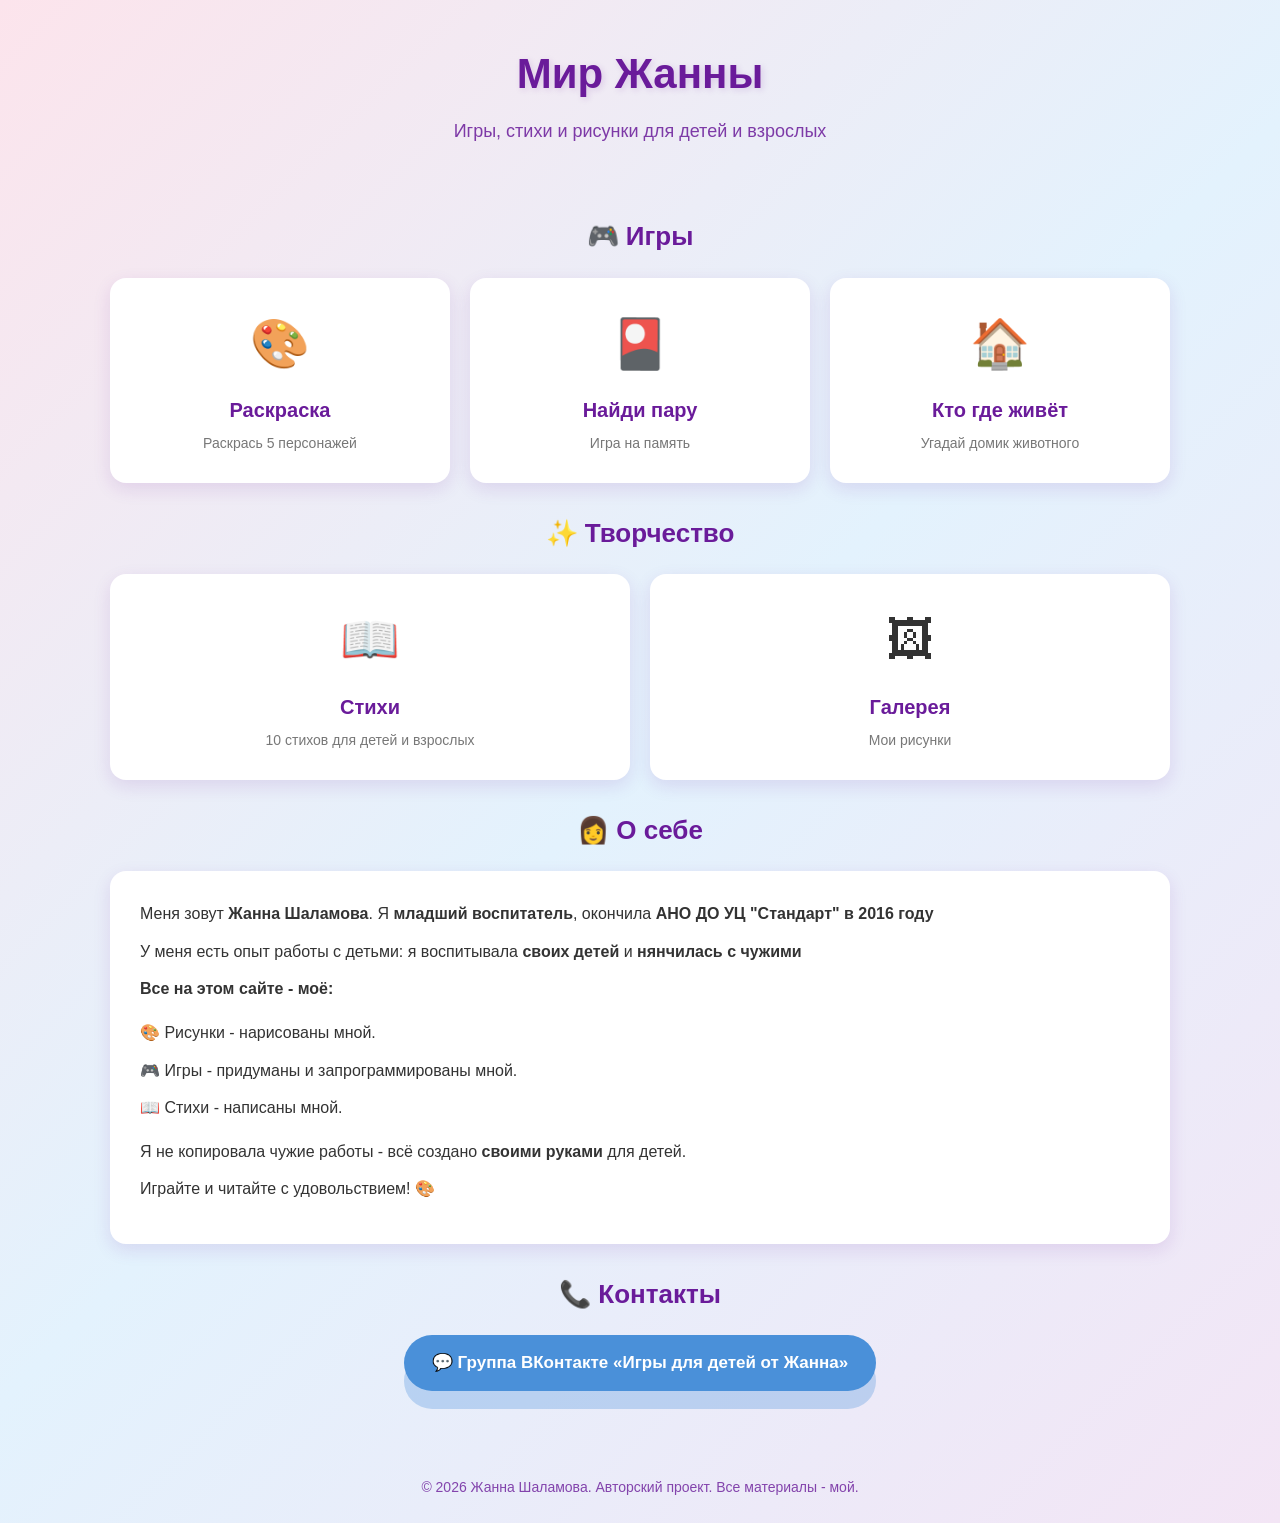
==== index.html @ bf69c422 "Сайт Мир Жанны" ====
<!DOCTYPE html><!DOCTYPE html>
<html lang="ru">
<head>
<meta charset="UTF-8">
<meta name="viewport" content="width=device-width, initial-scale=1.0">
<title>Мир Жанны - игры, стихи и рисунки для детей</title>
<link rel="stylesheet" href="style.css">
</head>
<body>

<header class="header">
  <h1>Мир Жанны</h1>
  <p>Игры, стихи и рисунки для детей и взрослых</p>
</header>

<main class="container">
  <!-- КАРТОЧКИ ИГР -->
   <h2 class="section-title">🎮 Игры</h2>
   <div class="cards">
    <a href="https://zannasalamova389-wq.github.io/coloring-game/" class="card">
        <div class="card-icon">🎨</div>
        <h3>Раскраска</h3>
        <p>Раскрась 5 персонажей</p>
    </a>
    <a href="https://zannasalamova389-wq.github.io/memory-game/" class="card">
        <div class="card-icon">🎴</div>
        <h3>Найди пару</h3>
        <p>Игра на память</p>
    </a>
    <a href="https://zannasalamova389-wq.github.io/where-live-game/" class="card">
        <div class="card-icon">🏠</div>
        <h3>Кто где живёт</h3>
        <p>Угадай домик животного</p>
    </a>
   </div>
   <!--КАРТОЧКИ ТВОРЧЕСТВА-->
   <h2 class="section-title">✨ Творчество</h2>
   <div class="cards">
    <a href="poems.html" class="card">
        <div class="card-icon">📖</div>
        <h3>Стихи</h3>
        <p>10 стихов для детей и взрослых</p>
    </a>
    <a href="gallery.html" class="card">
        <div class="card-icon">🖼</div>
        <h3>Галерея</h3>
        <p>Мои рисунки</p>
    </a>
   </div>
   <!--О СЕБЕ-->
   <h2 class="section-title">👩 О себе</h2>
   <div class="about">
    <p>Меня зовут <strong>Жанна Шаламова</strong>. Я <strong>младший воспитатель</strong>, окончила <strong>АНО ДО УЦ "Стандарт" в 2016 году</strong></p>
    <p>У меня есть опыт работы с детьми: я воспитывала <strong>своих детей</strong> и <strong>нянчилась с чужими</strong></p>
    <p><strong>Все на этом сайте - моё:</strong></p>
    <ul>
        <li>🎨 Рисунки - нарисованы мной.</li>
        <li>🎮 Игры - придуманы и запрограммированы мной.</li>
        <li>📖 Стихи - написаны мной.</li>
    </ul>
    <p>Я не копировала чужие работы - всё создано <strong>своими руками</strong> для детей.</p>
    <p>Играйте и читайте с удовольствием! 🎨</p>
   </div>
   <!--КОНТАКТЫ-->
   <h2 class="section-title">📞 Контакты</h2>
   <div class="contacts">
    <a href="https://vk.ru/club242067674" target="_blank" class="vk-link">
         💬 Группа ВКонтакте «Игры для детей от Жанна»
    </a>
   </div>
</main>

<footer class="footer">
  <p>© 2026 Жанна Шаламова. Авторский проект. Все материалы - мой.</p>
</footer>

</body>
</html>
---- style.css ----
* {
    margin: 0;
    padding: 0;
    box-sizing: border-box;
}
body {
    font-family: 'Arial', sans-serif;
    background: linear-gradient(135deg, #fce4ec 0%, #e3f2fd 50%, #f3e5f5 100%);
    min-height: 100vh;
    color: #333;
    line-height: 1.6;
} /*===== ШАНКА =====*/
.header {
    text-align: center;
    padding: 40px 20px 20px;
}
.header h1 {
    font-size: 42px;
    color: #6a1b9a;
    margin-bottom: 10px;
    text-shadow: 2px 2px 6px rgba(106, 27, 154, 0.15);
}
.header p {
    font-size: 18px;
    color: #6a1b9a;
    opacity: 0.85;
}
/*===== КОНТЕЙНЕР ===== */
.container {
    max-width: 1100px;
    margin: 0 auto;
    padding: 20px;
}
.section-title {
    font-size: 26px;
    color: #6a1b9a;
    text-align: center;
    margin: 30px 0 20px;
}
/*===== КАРТОЧКИ =====*/
.cards {
    display: grid;
    grid-template-columns: repeat(auto-fit, minmax(220px, 1fr));
    gap: 20px;
    margin-bottom: 30px;
}
.card {
    background: #fff;
    border-radius: 16px;
    padding: 25px 20px;
    text-align: center;
    text-decoration: none;
    color: #333;
    box-shadow: 0 6px 18px rgba(106, 27, 154, 0.12);
    transition: all 0.3s ease;
    border: 3px solid transparent;
    display: block;
}
.card:hover {
    transform: translateY(-6px);
    border-color: #ba68c8;
    box-shadow: 0 12px 28px rgba(106, 27, 154, 0.22);
}
.card-icon {
    font-size: 48px;
    margin-bottom: 12px;
}
.card h3 {
    font-size: 20PX;
    color: #6a1b9a;
    margin-bottom: 6PX;
}
.card p {
    font-size: 14px;
    color: #777;
}
/* ===== О СЕБЕ =====*/
.about {
    background: #fff;
    border-radius: 16px;
    padding: 30px;
    box-shadow: 0 6px 18px rgba(106, 27, 154, 0.12);
    min-width: 0 auto 30px;
}
.about p {
    margin-bottom: 12px;
    font-size: 16px;
}
.about ul {
    list-style: none;
    padding-left: 0;
    margin: 12px 0;
}
.about li {
    padding: 6px 0;
    font-size: 16px;
}
/* ===== КОНТАКТЫ =====*/
.contacts {
    text-align: center;
    margin-bottom: 40px;
}
.vk-link {
    display: inline-block;
    background: #4a90d9;
    color: #fff;
    padding: 14px 28px;
    border-radius: 30px;
    text-decoration: none;
    font-size: 17px;
    font-weight: bold;
    transition: 0.3s;
    box-shadow: 0 18px rgba(74, 144, 217, 0.3);
}
.vk-link:hover {
    background: #357abd;
    transform: translateY(-2px);
}
/* ===== КНОПКА <<НАЗАД>> ===== */
.back-btn {
    display: inline-block;
    background: #fff;
    color: #6a1b9a;
    padding: 10px 20px;
    border-radius: 10px;
    text-decoration: none;
    font-weight: bold;
    margin-bottom: 20px;
    box-shadow: 0 4px 12px rgba(106, 27, 154, 0.15);
    transition: 0.3s;
}
.back-btn:hover {
    background: #f3e5f5;
    transform: translateY(-2px);
}
/* ===== СТИХИ ===== */
.poem {
    background: #fff;
    border-radius: 16px;
    padding: 25px 30px;
    margin-bottom: 20px;
    box-shadow: 0 6px 18px rgba(106, 27, 154, 0.12);
    max-width: 800px;
    margin-left: auto;
    margin-right: auto;
}
.poem h3 {
    font-size: 20px;
    color: #6a1b9a;
    margin-bottom: 12px;
}
.poem pre {
    font-family: 'Georgia', serif;
    font-size: 16px;
    line-height: 1.8;
    white-space: pre-wrap;
    color: #444;
}
.poem-note {
    margin-top: 12px;
    font-style: italic;
    color: #888;
    font-size: 14px;
}
/* ===== ГАЛЕРЕЯ ===== */
.gallery {
    display: grid;
    grid-template-columns: repeat(auto-fit, minmax(200px, 1fr));
    gap: 20px;
    margin-bottom: 30px;
}
.gallery-item {
    background: #fff;
    border-radius: 16px;
    padding: 12px;
    box-shadow: 0 6px 18px rgba(106, 27, 154, 0.12);
    transition: 0.3s;
    text-align: center;
}
.gallery-item:hover {
    transform: translateY(-6px);
    box-shadow: 0 12px 28px rgba(106, 27, 154, 0.22);
}
.gallery-item img {
    width: 100%;
    height: 220px;
    object-fit: cover;
    border-radius: 10px;
    display: block;
}
.gallery-item p {
    margin-top: 10px;
    font-size: 14px;
    font-weight: bold;
    color: #6a1b9a;
}
/* ===== ПОДВАЛ ===== */
.footer {
    text-align: center;
    padding: 25px;
    color: #6a1b9a;
    font-size: 14px;
    opacity: 0.8;
}
/* ===== МОБИЛЬНАЯ ВЕРСИЯ ===== */
@media (max-width: 600px) {
    .header h1 {font-size: 28px; }
    .header p { font-size: 14px; }
    .section-title { font-size: 20px; }
    .card { padding: 18px 14px; }
    .card-icon { font-size: 36px; }
    .cardh3 {  font-size: 17px; }
    .poem { padding: 18px 20px; }
    .poem pre { font-size: 14px; }
    .gallery { grid-template-columns: repeat(2, 1fr); gap: 10px; }
    .gallery-item img { height: 140px; }
    .gallery-item p { font-size: 12px; }
}
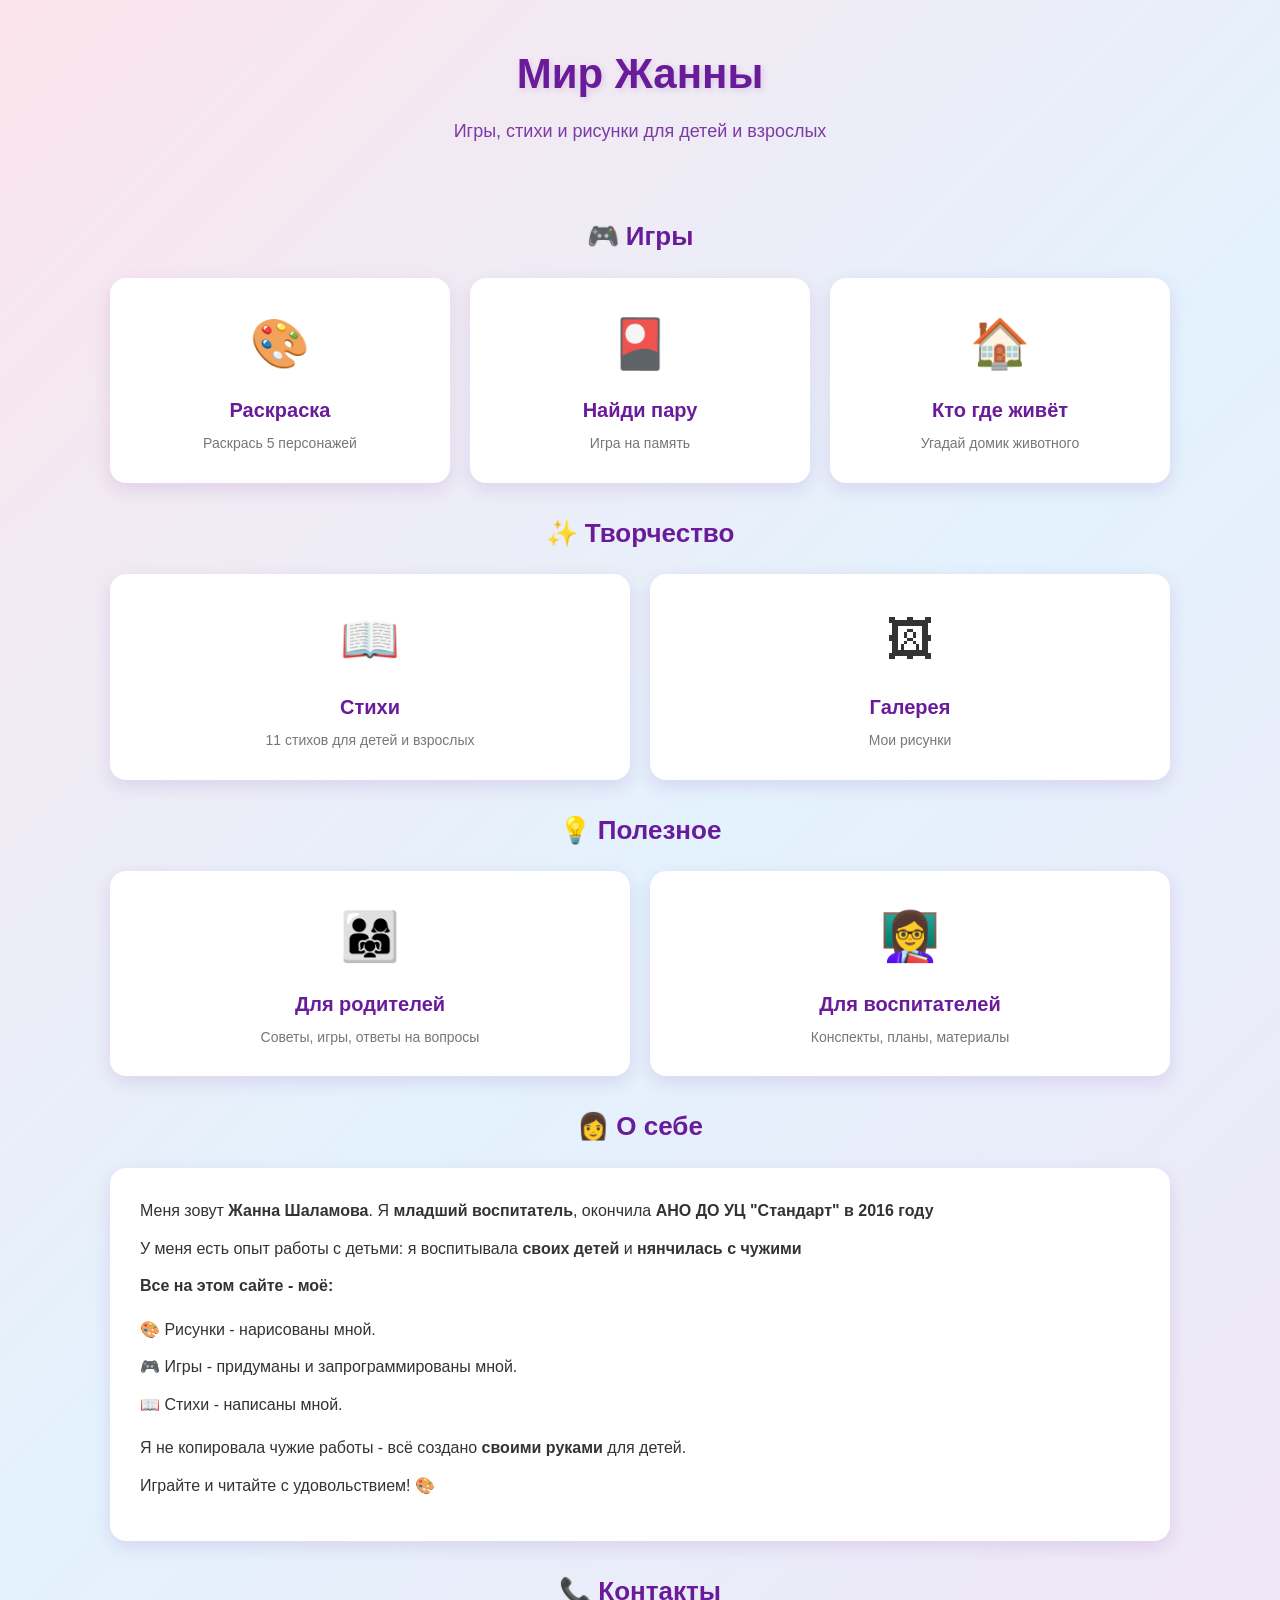
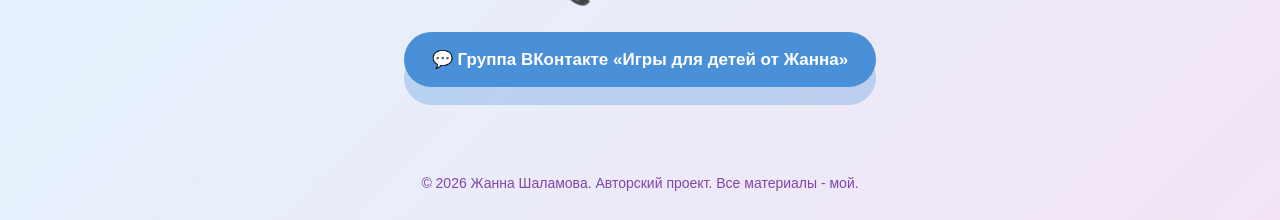
==== commit 883a4784: "Добавила 2 отдела" ====
--- a/index.html
+++ b/index.html
@@ -39,12 +39,25 @@
     <a href="poems.html" class="card">
         <div class="card-icon">📖</div>
         <h3>Стихи</h3>
-        <p>10 стихов для детей и взрослых</p>
+        <p>11 стихов для детей и взрослых</p>
     </a>
     <a href="gallery.html" class="card">
         <div class="card-icon">🖼</div>
         <h3>Галерея</h3>
         <p>Мои рисунки</p>
+    </a>
+   </div>
+   <h2 class="section-title">💡 Полезное</h2>
+   <div class="cards">
+    <a href="parents.html" class="card">
+        <div class="card-icon">👨‍👩‍👧</div>
+        <h3>Для родителей</h3>
+        <p>Советы, игры, ответы на вопросы</p>
+    </a>
+    <a href="teachers.html" class="card">
+        <div class="card-icon">👩‍🏫</div>
+        <h3>Для воспитателей</h3>
+        <p>Конспекты, планы, материалы</p>
     </a>
    </div>
    <!--О СЕБЕ-->
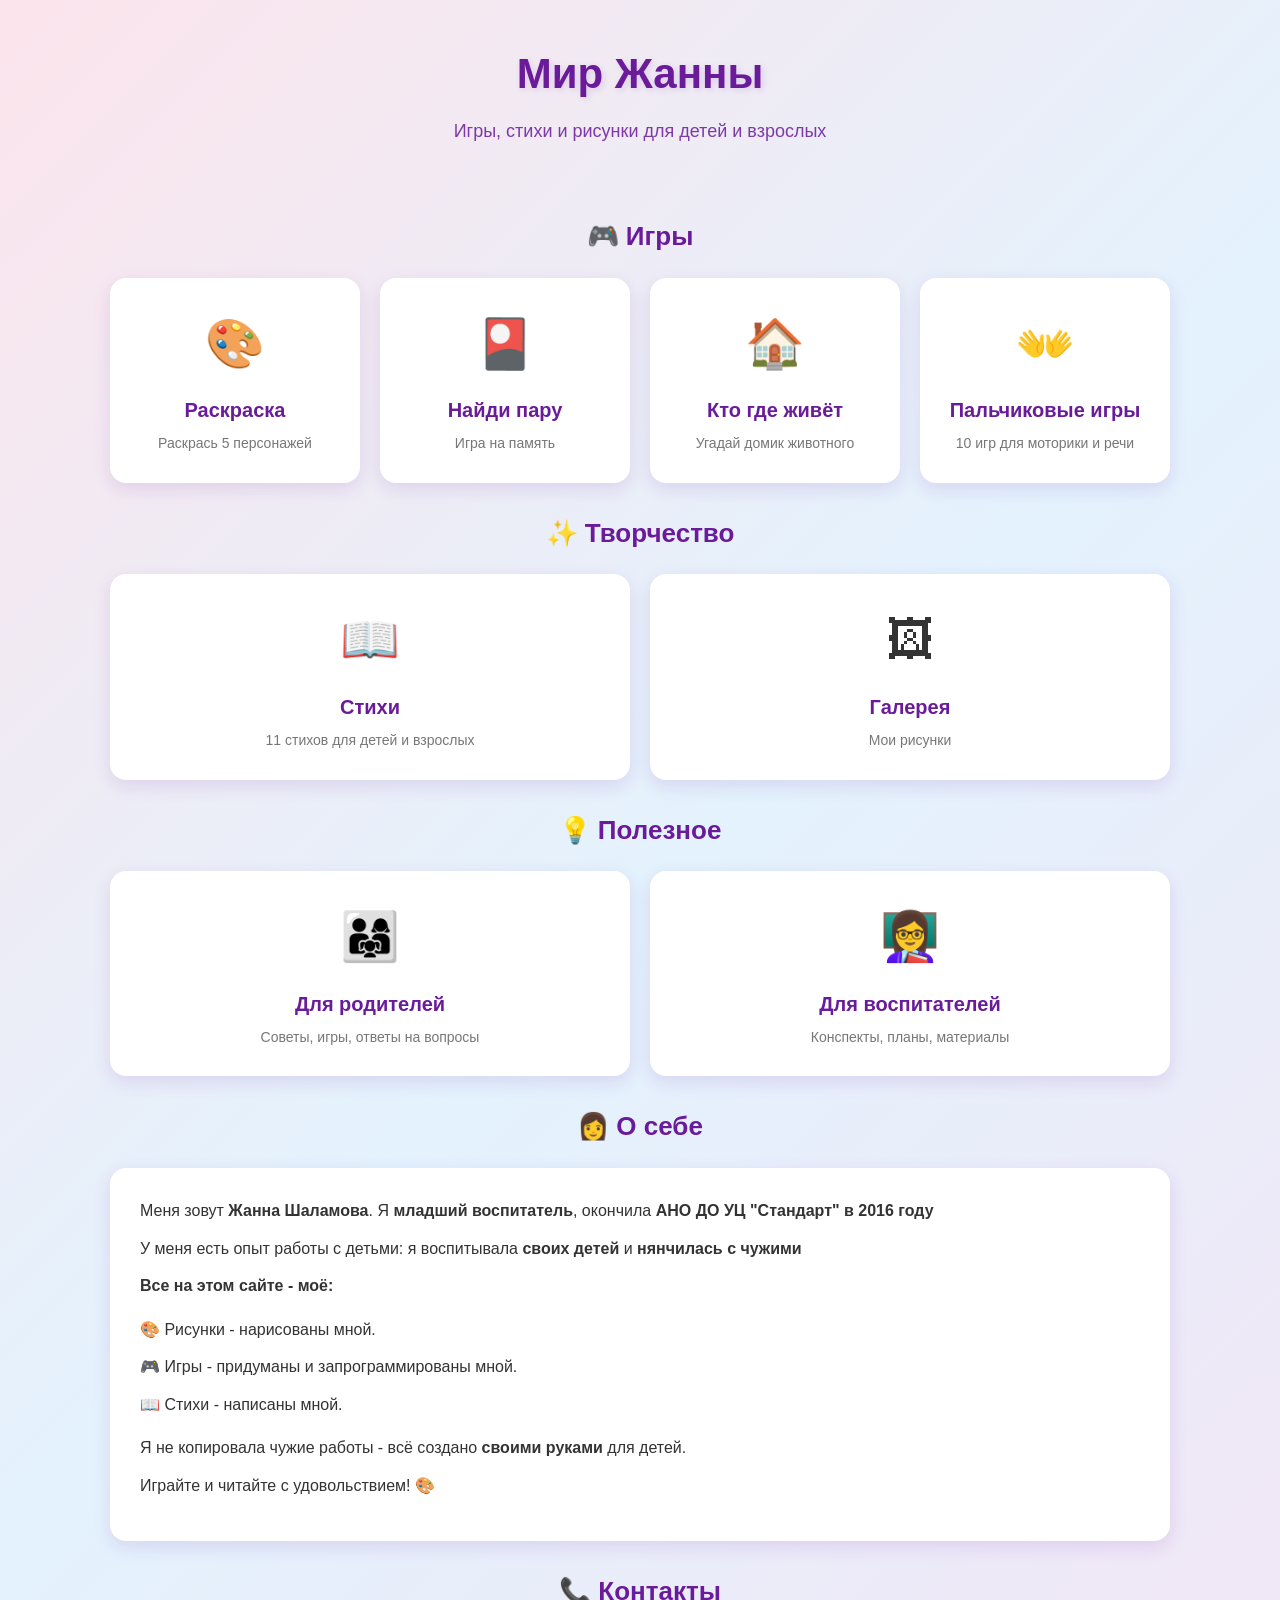
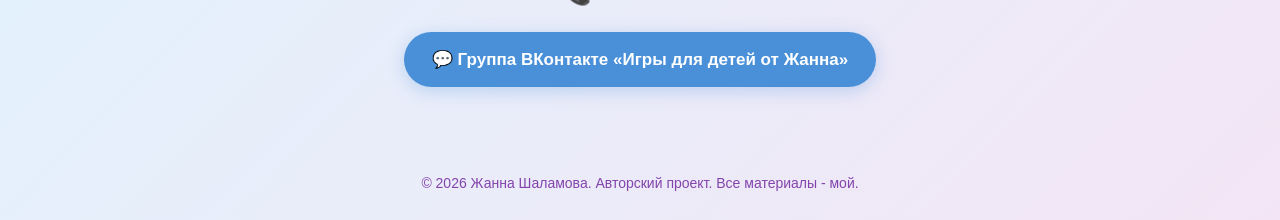
==== commit e0c3d5d0: "Добавила игру" ====
--- a/index.html
+++ b/index.html
@@ -1,4 +1,4 @@
-<!DOCTYPE html><!DOCTYPE html>
+<!DOCTYPE html>
 <html lang="ru">
 <head>
 <meta charset="UTF-8">
@@ -32,7 +32,14 @@
         <h3>Кто где живёт</h3>
         <p>Угадай домик животного</p>
     </a>
+    <!-- НОВАЯ КАРТОЧКА ИГРЫ -->
+    <a href="finger-games.html" class="card">
+        <div class="card-icon">👐</div>
+        <h3>Пальчиковые игры</h3>
+        <p>10 игр для моторики и речи</p>
+    </a>
    </div>
+
    <!--КАРТОЧКИ ТВОРЧЕСТВА-->
    <h2 class="section-title">✨ Творчество</h2>
    <div class="cards">
--- a/style.css
+++ b/style.css
@@ -9,7 +9,8 @@
     min-height: 100vh;
     color: #333;
     line-height: 1.6;
-} /*===== ШАНКА =====*/
+}
+/*===== ШАПКА =====*/
 .header {
     text-align: center;
     padding: 40px 20px 20px;
@@ -66,9 +67,9 @@
     margin-bottom: 12px;
 }
 .card h3 {
-    font-size: 20PX;
-    color: #6a1b9a;
-    margin-bottom: 6PX;
+    font-size: 20px;
+    color: #6a1b9a;
+    margin-bottom: 6px;
 }
 .card p {
     font-size: 14px;
@@ -80,7 +81,7 @@
     border-radius: 16px;
     padding: 30px;
     box-shadow: 0 6px 18px rgba(106, 27, 154, 0.12);
-    min-width: 0 auto 30px;
+    margin: 0 auto 30px; /* Исправлена опечатка min-width */
 }
 .about p {
     margin-bottom: 12px;
@@ -110,7 +111,7 @@
     font-size: 17px;
     font-weight: bold;
     transition: 0.3s;
-    box-shadow: 0 18px rgba(74, 144, 217, 0.3);
+    box-shadow: 0 4px 18px rgba(74, 144, 217, 0.3); /* Исправлена тень */
 }
 .vk-link:hover {
     background: #357abd;
@@ -128,6 +129,9 @@
     margin-bottom: 20px;
     box-shadow: 0 4px 12px rgba(106, 27, 154, 0.15);
     transition: 0.3s;
+    border: none;
+    cursor: pointer;
+    font-size: 16px;
 }
 .back-btn:hover {
     background: #f3e5f5;
@@ -209,7 +213,7 @@
     .section-title { font-size: 20px; }
     .card { padding: 18px 14px; }
     .card-icon { font-size: 36px; }
-    .cardh3 {  font-size: 17px; }
+    .card h3 { font-size: 17px; } /* Исправлена опечатка */
     .poem { padding: 18px 20px; }
     .poem pre { font-size: 14px; }
     .gallery { grid-template-columns: repeat(2, 1fr); gap: 10px; }
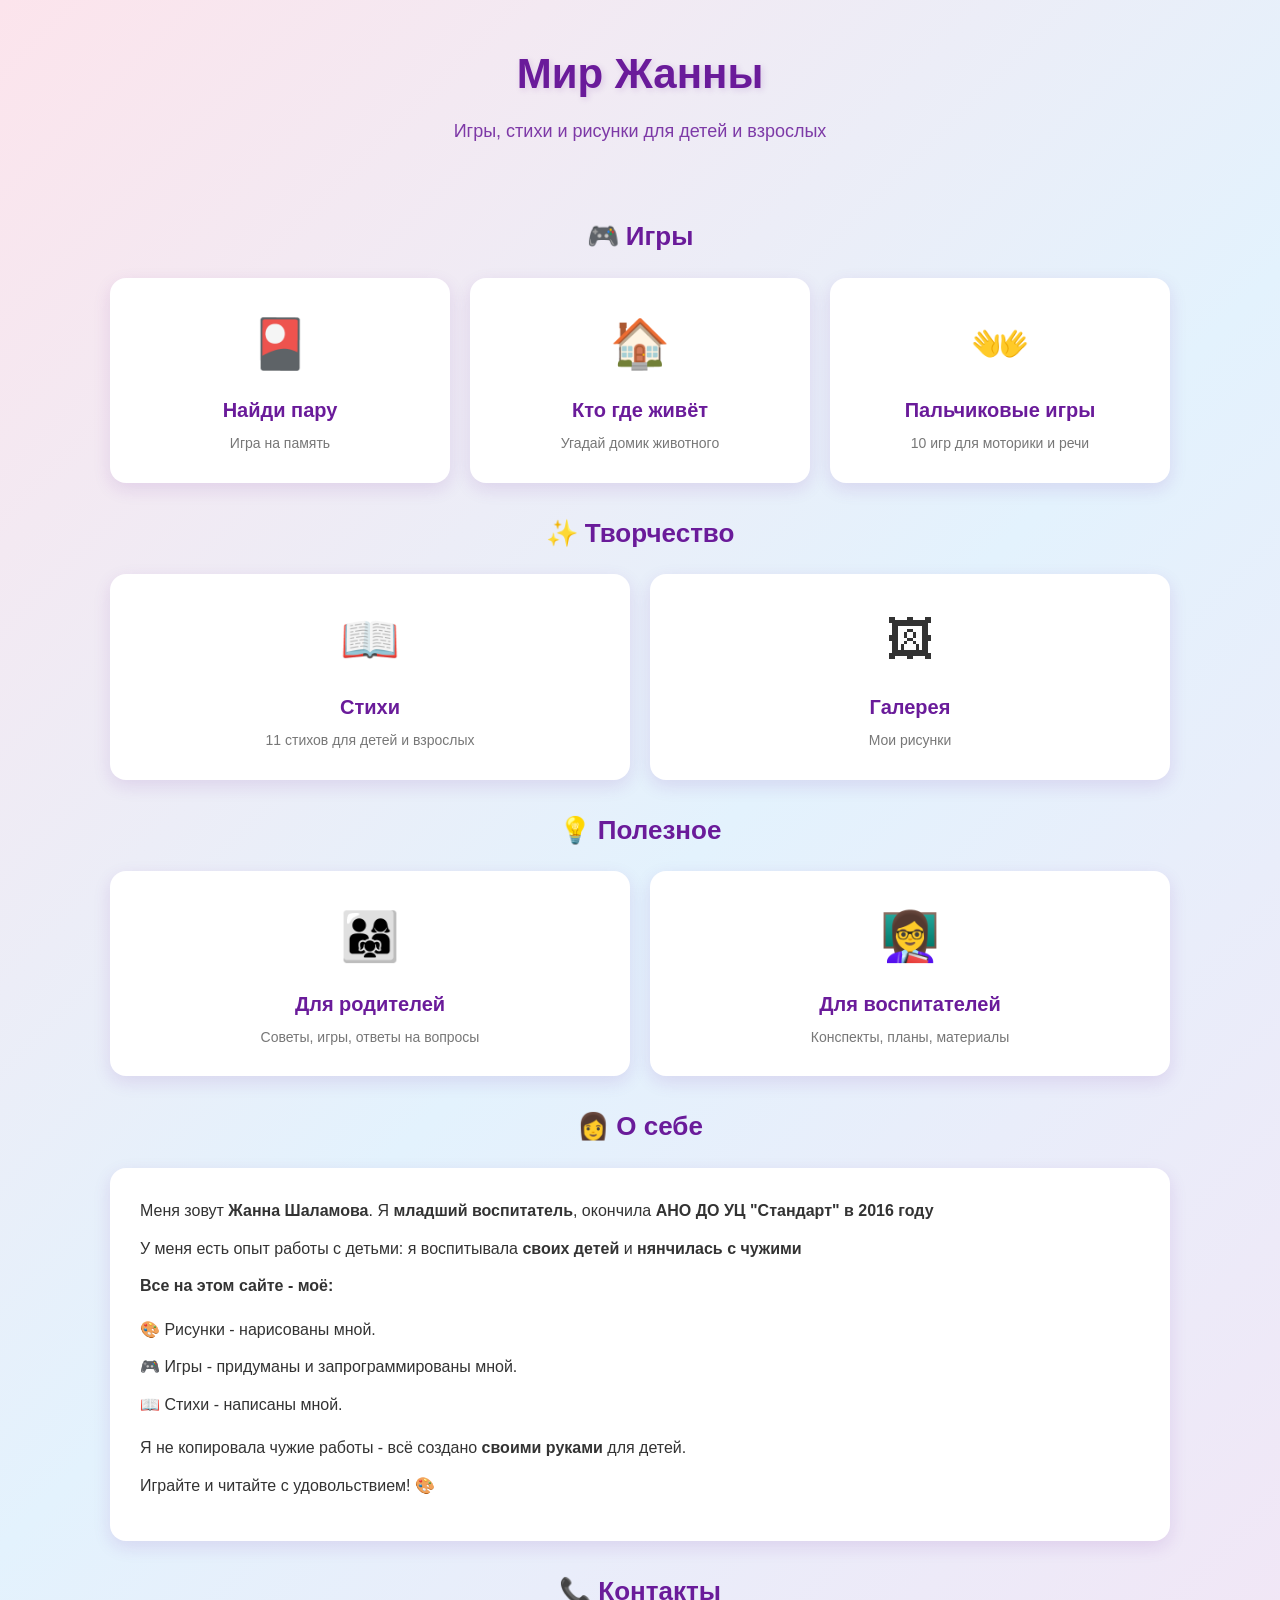
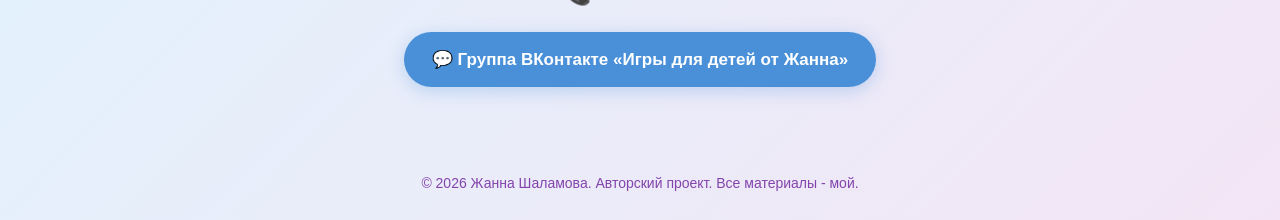
==== commit a2bbe297: "убрала игру сломалась" ====
--- a/index.html
+++ b/index.html
@@ -17,11 +17,6 @@
   <!-- КАРТОЧКИ ИГР -->
    <h2 class="section-title">🎮 Игры</h2>
    <div class="cards">
-    <a href="https://zannasalamova389-wq.github.io/coloring-game/" class="card">
-        <div class="card-icon">🎨</div>
-        <h3>Раскраска</h3>
-        <p>Раскрась 5 персонажей</p>
-    </a>
     <a href="https://zannasalamova389-wq.github.io/memory-game/" class="card">
         <div class="card-icon">🎴</div>
         <h3>Найди пару</h3>
